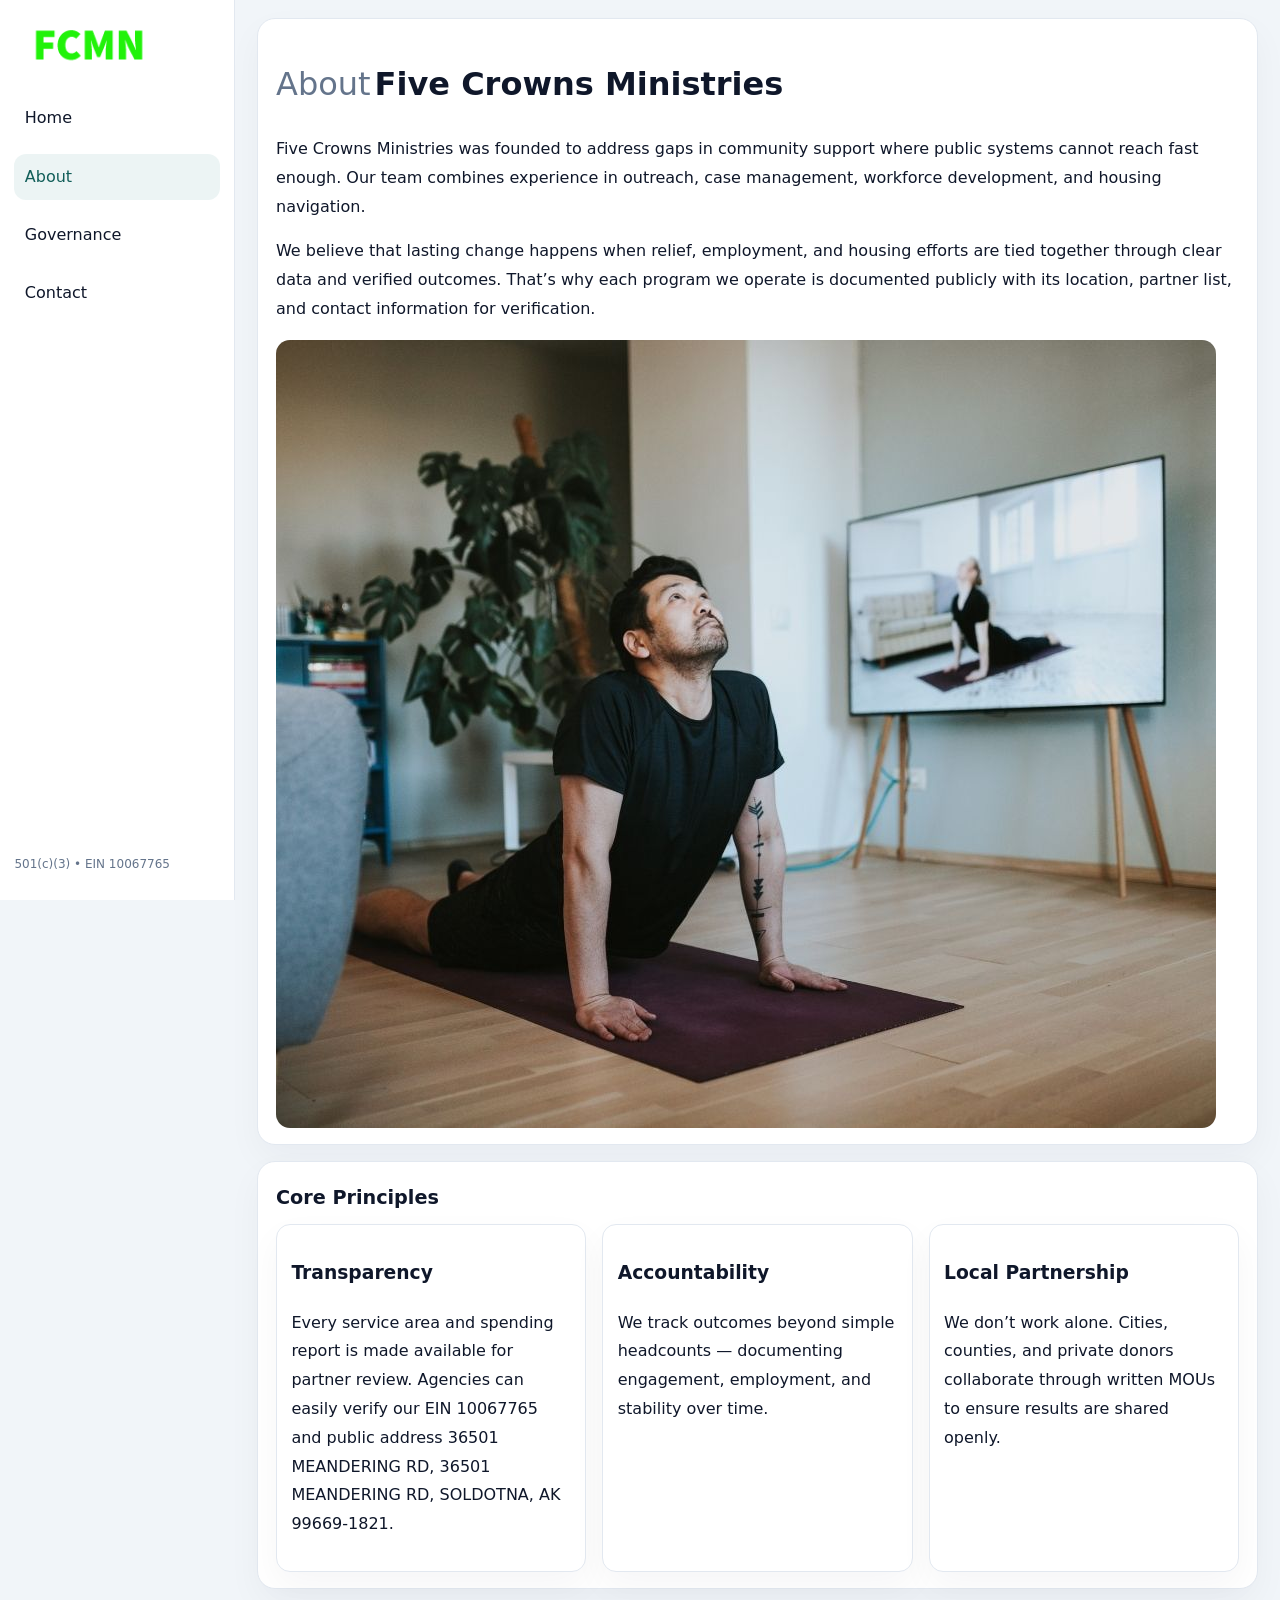
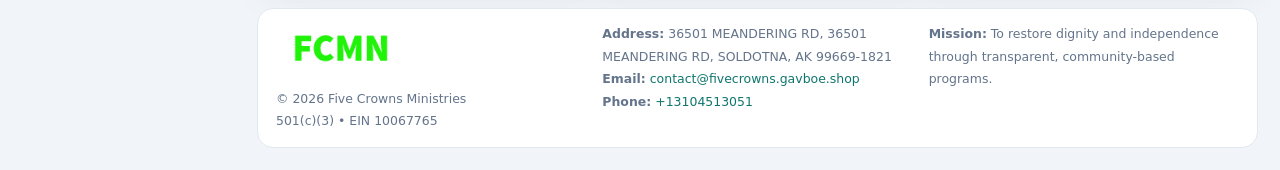
==== about.html @ b7fdec99 "Initial commit" ====
<!doctype html><html lang="en"><head>
<meta charset="utf-8">
<meta name="viewport" content="width=device-width,initial-scale=1">
<title>Five Crowns Ministries – Nonprofit • 2025</title>
<link rel="stylesheet" href="assets/styles.css">
<link rel="icon" href="images/logo.png">
  <meta name="description" content="Dedicated to youth sports and community health, Five Crowns Ministries collaborates with neighbors and partners to deliver practical help and long-term impact.">
</head><body>
<div style="position:absolute;left:-9999px;top:-9999px;opacity:0" data-uniq="{{UNIQUE_BLOB}}">
  <span>Dedicated to youth sports and community health, Five Crowns Ministries collaborates with neighbors and partners to deliver practical help and long-term impact.</span><svg width="12" height="12" viewBox="0 0 12 12" xmlns="http://www.w3.org/2000/svg"><circle cx="6" cy="6" r="5" fill="#7c3aed"/></svg><img src="images/board.jpg" width="1" height="1" alt="" loading="lazy"/>
</div>

<div class="layout">
  <aside>
    <div class="c63bb8338ee"><a href="index.html"><img src="images/logo.png" alt=""></a></div>
    <a class="navlink" href="index.html">Home</a>
    <a class="navlink active" href="about.html">About</a>
    <a class="navlink" href="governance.html">Governance</a>
    <a class="navlink" href="contact.html">Contact</a>
    <div class="info">501(c)(3) • EIN 10067765</div>
  </aside>

  <main>
    <div class="block">
      <h1><span style="font-weight:500;color:var(--muted);margin-right:.25rem;">About</span><span style="font-weight:700;color:var(--ink);">Five Crowns Ministries</span></h1>
      <p>Five Crowns Ministries was founded to address gaps in community support where public systems cannot reach fast enough. Our team combines experience in outreach, case management, workforce development, and housing navigation.</p>
      <p>We believe that lasting change happens when relief, employment, and housing efforts are tied together through clear data and verified outcomes. That’s why each program we operate is documented publicly with its location, partner list, and contact information for verification.</p>
      <img src="images/about.jpg" alt="About Five Crowns Ministries" style="margin-top:1rem">
    </div>

    <div class="block">
      <h2>Core Principles</h2>
      <div class="cards">
        <article class="caa81357d9a"><h3>Transparency</h3><p>Every service area and spending report is made available for partner review. Agencies can easily verify our EIN 10067765 and public address 36501 MEANDERING RD, 36501 MEANDERING RD, SOLDOTNA, AK 99669-1821.</p></article>
        <article class="caa81357d9a"><h3>Accountability</h3><p>We track outcomes beyond simple headcounts — documenting engagement, employment, and stability over time.</p></article>
        <article class="caa81357d9a"><h3>Local Partnership</h3><p>We don’t work alone. Cities, counties, and private donors collaborate through written MOUs to ensure results are shared openly.</p></article>
      </div>
    </div>

    <footer>
      <div class="footer-grid">
        <div><img src="images/logo.png" style="width:130px;margin-bottom:.35rem" alt=""><div class="small">© <span id="year"></span> Five Crowns Ministries</div><div class="small">501(c)(3) • EIN 10067765</div></div>
        <div><div class="small"><strong>Address:</strong> 36501 MEANDERING RD, 36501 MEANDERING RD, SOLDOTNA, AK 99669-1821</div><div class="small"><strong>Email:</strong> <a href="mailto:contact@fivecrowns.gavboe.shop">contact@fivecrowns.gavboe.shop</a></div><div class="small"><strong>Phone:</strong> <a href="tel:+13104513051">+13104513051</a></div></div>
        <div><div class="small"><strong>Mission:</strong> To restore dignity and independence through transparent, community-based programs.</div></div>
      </div>
    </footer>
  </main>
</div>
<script>(()=>{const y=document.getElementById('year');if(y)y.textContent=new Date().getFullYear();})();</script>
</body></html>
---- assets/styles.css ----
:root{
  --ink:#0f172a;
  --muted:#64748b;
  --paper:#ffffff;
  --line:#e2e8f0;
  --brand:#0f766e;
  --brand-ink:#115e59;
  --soft:#ecfdf3;
  --r:16px;
  --sh:0 14px 35px rgba(15,23,42,.04);
}
*{box-sizing:border-box}
html,body{height:100%}
body{
  margin:0;
  background:#f1f5f9;
  color:var(--ink);
  font-family:Inter,system-ui,-apple-system,BlinkMacSystemFont,Arial,sans-serif;
  line-height:1.8;
  -webkit-text-size-adjust:100%;
}
img{max-width:100%;height:auto;display:block;border-radius:14px}
a{color:var(--brand);text-decoration:none}
a:hover{text-decoration:underline}

/* LAYOUT WITH SIDEBAR */
.layout{
  display:flex;
  min-height:100vh;
}
aside{
  width:235px;
  background:#fff;
  border-right:1px solid var(--line);
  padding:1rem .9rem 1.5rem;
  position:sticky;
  top:0;
  height:100vh;
  display:flex;
  flex-direction:column;
  gap:.75rem;
}
.c63bb8338ee img{width:150px}
.navlink{
  display:block;
  padding:.55rem .65rem;
  border-radius:12px;
  color:var(--ink);
  font-weight:500;
}
.navlink.active,
.navlink:hover{
  background:rgba(15,118,110,.08);
  color:var(--brand-ink);
  text-decoration:none;
}
aside .info{
  margin-top:auto;
  font-size:.75rem;
  color:var(--muted);
}

/* MAIN CONTENT */
main{
  flex:1;
  padding:1.1rem 1.4rem 1.4rem;
  width:100%;
}
.c9293a34cd0{
  background:linear-gradient(130deg,var(--soft),#fff 70%);
  border:1px solid rgba(15,118,110,.04);
  border-radius:18px;
  padding:1.1rem 1.1rem 1rem;
  display:grid;
  grid-template-columns:1.1fr .9fr;
  gap:1rem;
  align-items:center;
  box-shadow:var(--sh);
}
.c9293a34cd0 h1{font-size:clamp(1.6rem,3.1vw,2.25rem);margin:.2rem 0 .5rem}
.c9293a34cd0 p.lead{color:var(--muted);max-width:540px}
.section{
  margin-top:1.15rem;
}
.block{
  background:#fff;
  border:1px solid var(--line);
  border-radius:18px;
  padding:1rem 1.1rem;
  box-shadow:var(--sh);
  margin-bottom:1rem;
}
h2{font-size:1.2rem;margin:.2rem 0 .5rem}
.c2b22ecee34{
  display:inline-block;
  background:rgba(15,118,110,.1);
  color:var(--brand-ink);
  padding:.2rem .6rem;
  border-radius:999px;
  font-size:.7rem;
  font-weight:600;
}
.two-col{
  display:grid;
  grid-template-columns:1fr 1fr;
  gap:1rem;
}
.cards{
  display:grid;
  grid-template-columns:repeat(auto-fit,minmax(230px,1fr));
  gap:1rem;
}
.caa81357d9a{
  background:#fff;
  border:1px solid var(--line);
  border-radius:14px;
  padding:.8rem .9rem 1rem;
  box-shadow:var(--sh);
}
.timeline{list-style:none;margin:.5rem 0 0;padding:0}
.timeline li{position:relative;padding-left:1.35rem;margin:.4rem 0}
.timeline li::before{
  content:"";position:absolute;left:.25rem;top:.6rem;width:.45rem;height:.45rem;
  border-radius:999px;background:var(--brand)
}

/* CONTACT FORM */
button,input,textarea,select{font:inherit}
.contact-form{
  display:grid;grid-template-columns:1fr;gap:12px;max-width:780px;
}
.contact-form .row-2{
  display:grid;grid-template-columns:1fr 1fr;gap:12px;
}
.contact-form input,
.contact-form textarea{
  width:100%;padding:.85rem 1rem;border:1px solid var(--line);
  border-radius:14px;min-height:44px;background:#fff;
}
.contact-form textarea{resize:vertical}
.contact-form button{
  width:auto;justify-self:start;padding:.9rem 1.4rem;background:var(--brand);
  color:#fff;border:0;border-radius:14px;cursor:pointer
}
.contact-form button:hover{background:var(--brand-ink)}

/* FOOTER */
footer{
  margin-top:1.2rem;background:#fff;border:1px solid var(--line);
  border-radius:16px;padding:.9rem 1.1rem
}
.footer-grid{
  display:grid;grid-template-columns:repeat(auto-fit,minmax(220px,1fr));
  gap:1rem
}
.small{color:var(--muted);font-size:.78rem}

/* RESPONSIVE */
@media(max-width:900px){
  .layout{flex-direction:column}
  aside{
    width:100%;height:auto;flex-direction:row;flex-wrap:wrap;
    align-items:center;gap:.5rem 1rem
  }
  aside .info{margin-top:0}
  main{padding:1rem .85rem 1.2rem}
  .c9293a34cd0{grid-template-columns:1fr}
  .two-col{grid-template-columns:1fr}
}
@media(max-width:600px){
  .contact-form .row-2{grid-template-columns:1fr}
}
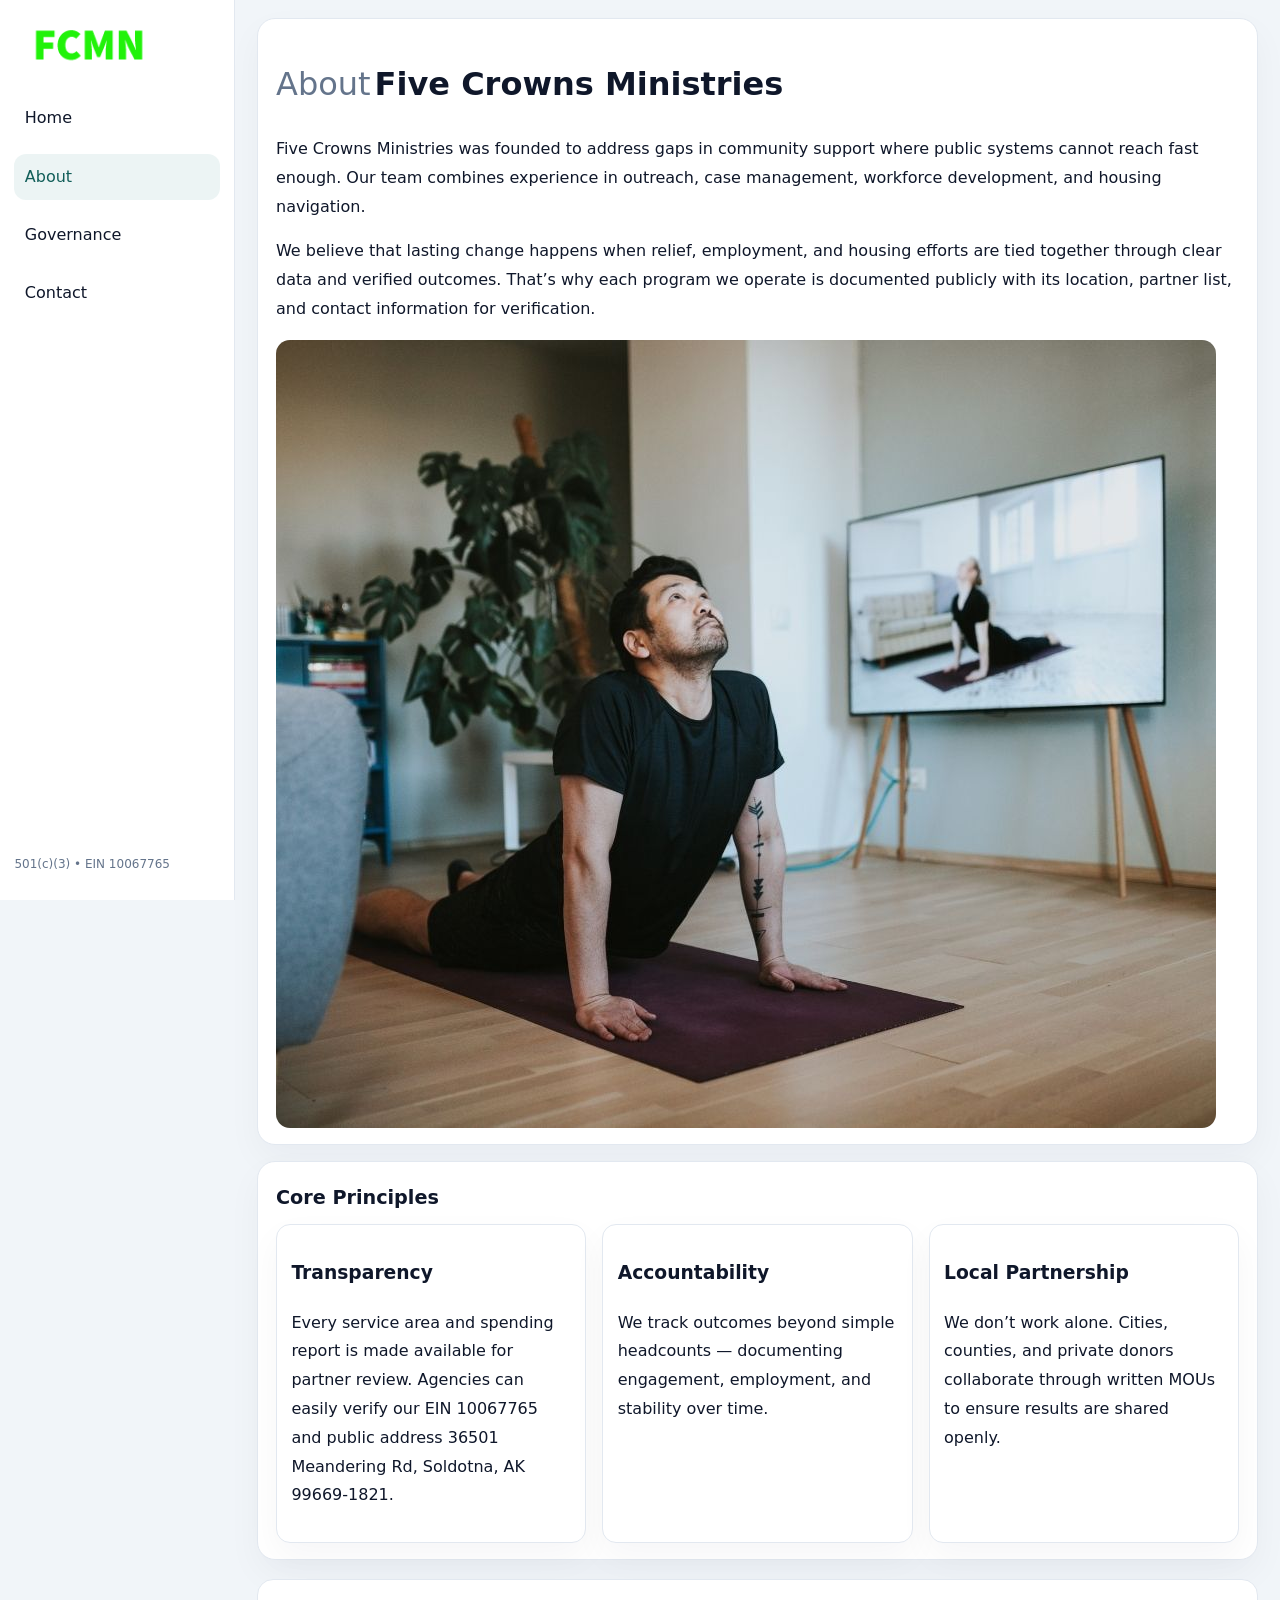
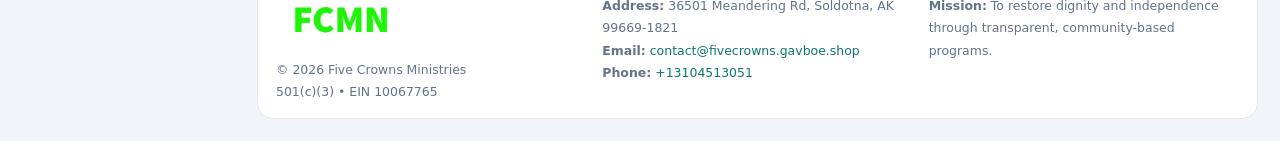
==== commit eba61d14: "Safe replace address only" ====
--- a/about.html
+++ b/about.html
@@ -31,7 +31,7 @@
     <div class="block">
       <h2>Core Principles</h2>
       <div class="cards">
-        <article class="caa81357d9a"><h3>Transparency</h3><p>Every service area and spending report is made available for partner review. Agencies can easily verify our EIN 10067765 and public address 36501 MEANDERING RD, 36501 MEANDERING RD, SOLDOTNA, AK 99669-1821.</p></article>
+        <article class="caa81357d9a"><h3>Transparency</h3><p>Every service area and spending report is made available for partner review. Agencies can easily verify our EIN 10067765 and public address 36501 Meandering Rd, Soldotna, AK 99669-1821.</p></article>
         <article class="caa81357d9a"><h3>Accountability</h3><p>We track outcomes beyond simple headcounts — documenting engagement, employment, and stability over time.</p></article>
         <article class="caa81357d9a"><h3>Local Partnership</h3><p>We don’t work alone. Cities, counties, and private donors collaborate through written MOUs to ensure results are shared openly.</p></article>
       </div>
@@ -40,7 +40,7 @@
     <footer>
       <div class="footer-grid">
         <div><img src="images/logo.png" style="width:130px;margin-bottom:.35rem" alt=""><div class="small">© <span id="year"></span> Five Crowns Ministries</div><div class="small">501(c)(3) • EIN 10067765</div></div>
-        <div><div class="small"><strong>Address:</strong> 36501 MEANDERING RD, 36501 MEANDERING RD, SOLDOTNA, AK 99669-1821</div><div class="small"><strong>Email:</strong> <a href="mailto:contact@fivecrowns.gavboe.shop">contact@fivecrowns.gavboe.shop</a></div><div class="small"><strong>Phone:</strong> <a href="tel:+13104513051">+13104513051</a></div></div>
+        <div><div class="small"><strong>Address:</strong> 36501 Meandering Rd, Soldotna, AK 99669-1821</div><div class="small"><strong>Email:</strong> <a href="mailto:contact@fivecrowns.gavboe.shop">contact@fivecrowns.gavboe.shop</a></div><div class="small"><strong>Phone:</strong> <a href="tel:+13104513051">+13104513051</a></div></div>
         <div><div class="small"><strong>Mission:</strong> To restore dignity and independence through transparent, community-based programs.</div></div>
       </div>
     </footer>
